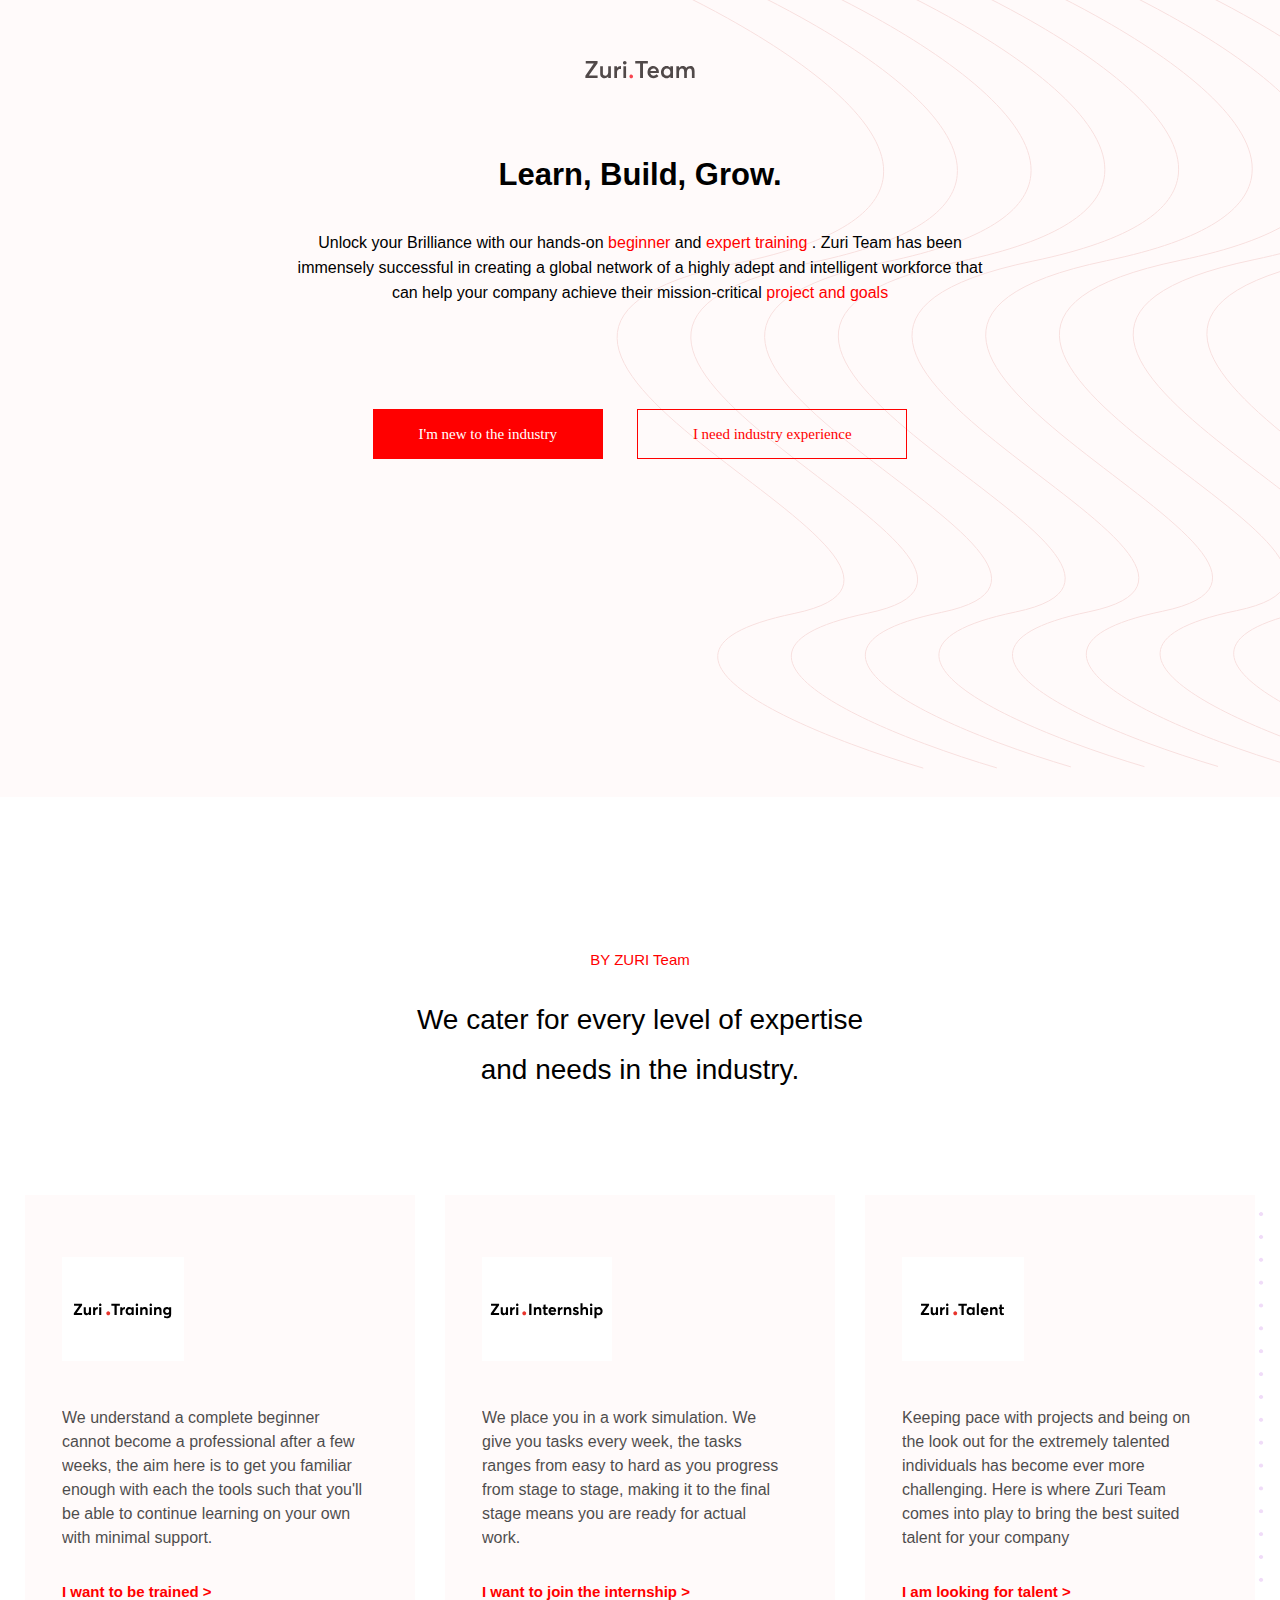
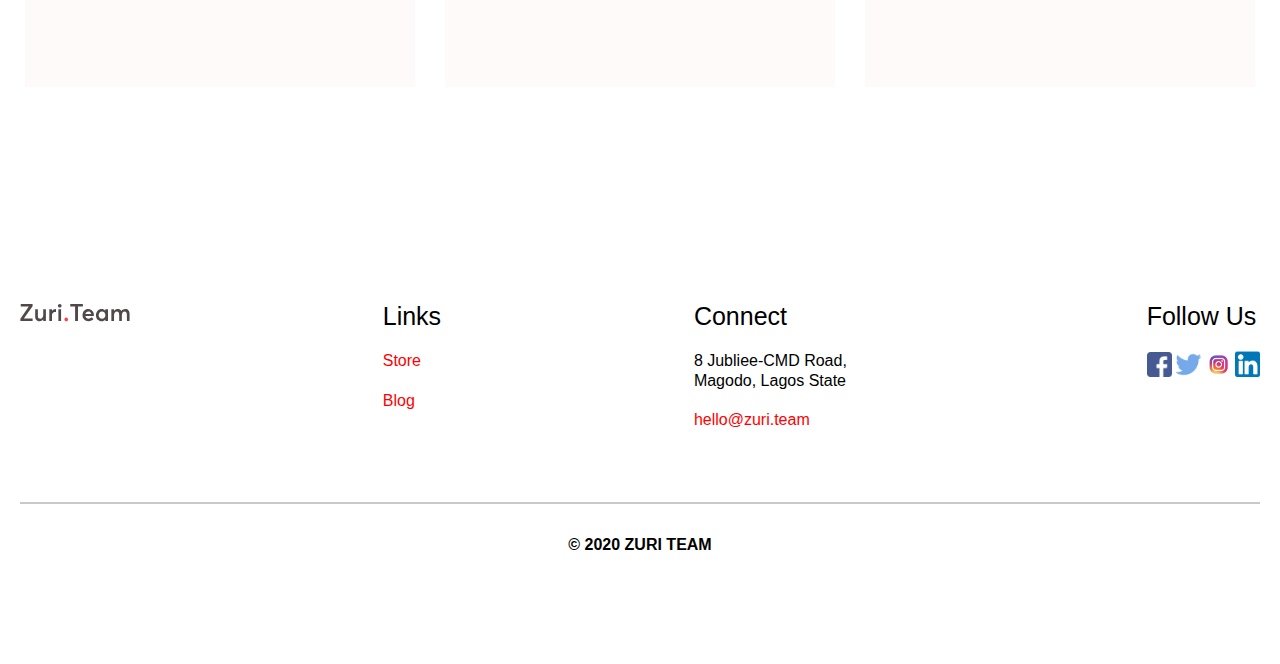
==== index.html @ abcd1168 "intial commit" ====
<!DOCTYPE html>
<html lang="en">
  <head>
    <meta charset="UTF-8" />
    <meta http-equiv="X-UA-Compatible" content="IE=edge" />
    <meta name="viewport" content="width=device-width, initial-scale=1.0" />
    <link rel="stylesheet" href="./index.css" />
    <title>Zuri Team</title>
  </head>
  <body>
    <section class="section1">
      <div class="img-wrapper">
        <img
          src="./Images/zuri-logo-full.svg"
          class="section1-image"
          alt="zuri-logo"
        />
      </div>
      <div class="section1-intro">
        <h1 class="header1">Learn, Build, Grow.</h1>
        <p class="p1">
          Unlock your Brilliance with our hands-on
          <a href="https://training.zuri.team" target="_blank">beginner</a>
          and
          <a href="https://internship.zuri.team" target="_blank">
            expert training </a
          >. Zuri Team has been immensely successful in creating a global
          network of a highly adept and intelligent workforce that can help your
          company achieve their mission-critical
          <a href="https://talent.zuri.team" target="_blank">
            project and goals
          </a>
        </p>
        <div class="section1-buttons">
          <a href="#"><button class="b1">I'm new to the industry</button></a>
          <a href="#"><button class="b2">I need industry experience</button></a>
        </div>
      </div>
    </section>
    <section class="section2">
      <div class="wrapper">
        <h2 class="header2">BY ZURI Team</h2>
        <p class="p2">
          We cater for every level of expertise and needs in the industry.
        </p>
        <div class="container">
          <div class="boxes">
            <div class="box-outer">
              <div class="box-mid">
                <img
                  src="./Images/left_bvmv7q.png"
                  class="dot1-img"
                  alt="left-img"
                />
                <div class="box-inner">
                  <img
                    src="./Images/zuri-training-img.svg"
                    alt="zuri-training"
                  />
                  <p class="p3">
                    We understand a complete beginner cannot become a
                    professional after a few weeks, the aim here is to get you
                    familiar enough with each the tools such that you'll be able
                    to continue learning on your own with minimal support.
                  </p>
                  <h3 class="header3">
                    <a href="https://training.zuri.team"
                      >I want to be trained ></a
                    >
                  </h3>
                </div>
              </div>
            </div>
            <div class="box-outer">
              <div class="box-mid">
                <div class="box-inner">
                  <img
                    src="./Images/zuri-internship-img.svg"
                    alt="zuri-internship"
                  />
                  <p class="p3">
                    We place you in a work simulation. We give you tasks every
                    week, the tasks ranges from easy to hard as you progress
                    from stage to stage, making it to the final stage means you
                    are ready for actual work.
                  </p>
                  <h3 class="header3">
                    <a href="https://internship.zuri.team"
                      >I want to join the internship ></a
                    >
                  </h3>
                </div>
              </div>
            </div>
            <div class="box-outer">
              <div class="box-mid">
                <img
                  src="./Images/right_yz6hn3.png"
                  class="dot2-img"
                  alt="left-img"
                />
                <div class="box-inner">
                  <img src="./Images/zuri-talent-img.svg" alt="zuri-talent" />
                  <p class="p3">
                    Keeping pace with projects and being on the look out for the
                    extremely talented individuals has become ever more
                    challenging. Here is where Zuri Team comes into play to
                    bring the best suited talent for your company
                  </p>
                  <h3 class="header3">
                    <a href="https://talent.zuri.team"
                      >I am looking for talent ></a
                    >
                  </h3>
                </div>
              </div>
            </div>
          </div>
        </div>
      </div>
    </section>
  </body>

  <footer class="footer">
    <div class="footer-container foot">
      <div class="footer-logo">
        <img src="./Images/zuri-logo-full.svg" alt="footer-logo">
      </div>
      <div class="links">
        <h4 class="h4">Links</h4>
        <p class="p4"><a href="https://flutterwave.com/store/zuriteam/">Store</a></p>
        <p class="p4"><a href="https://blog.zuri.team/">Blog</a></p>
      </div>
      <div class="connect">
        <h4 class="h4">Connect</h4>
        <p class="p4">8 Jubliee-CMD Road, Magodo, Lagos State</p>
        <a href="mailto:hello@zuri.team">hello@zuri.team</a>
      </div>
      <div class="socials">
        <h4 class="h4">Follow Us</h4>
        <div class="social-logo">
          <a href="https://facebook.com/thezuriteam/">
            <img src="./Images/fb.png" alt="fb-logo" />
          </a>
          <a href="https://twitter.com/thezuriteam/">
            <img src="./Images/twitter.png" alt="twitter-logo" />
          </a>
          <a href="https://instagram.com/thezuriteam/">
            <img src="./Images/IG.png" alt="insta-logo" />
          </a>
          <a href="https://linked.com/thezuriteam">
            <img src="./Images/in.png" alt="linkedin-logo" />
          </a>
        </div>
      </div>
    </div>
    <div>
      <hr class="line" />
    </div>
    <div class="copyright">
      <p class="copy">&copy; 2020 ZURI TEAM</p>
    </div>
  </footer>
</html>
---- index.css ----
* {
    margin: 0;
    overflow-x: hidden;
    box-sizing: border-box;
    font-family: cursive, sans-serif;
}

body {
    margin: 0 auto;
    width: 100%;
    height: 100%;
    text-align: left;
}

a {
    text-decoration: none;
    color: red;
    background-color: transparent;
}

section {
    display: block;
}

.section1 {
    background-image: url(./Images/hero-bg.svg);
    background-size: cover;
    background-repeat: no-repeat;
    background-position: center center;
    height: 800px;
    overflow: hidden;
}

.img-wrapper {
    margin: auto;
    display: flex;
    padding-top: 60px;
    margin-bottom: 5%;
}

.img-wrapper img {
    margin: auto;
}

.section1-intro {
    padding: 12px;
    max-width: 720px;
    margin: 0 auto;
    text-align: center;
}

.header1 {
    font-size: 31px;
    font-weight: 600;
    line-height: 40px;
    margin-bottom: 35px;
    text-align: center;
    overflow: hidden;
}

.p1 {
    margin-bottom: 15%;
    line-height: 25px;
}

button {
    background-color: transparent;
    border: 1px solid red;
    height: 50px;
    font-family: cursive;
    font-size: 15px;
    font-weight: 400;
    cursor: pointer;
}

.b1 {
    width: 230px;
    margin-right: 30px;
    background-color: red;
    color: #fff;
}

@media screen and (max-width: 991px) {
    .b1 {
        margin: 0 auto;
        margin-bottom: 15px;
    }
}

.b1:hover {
    background-color: transparent;
    color: red;
}

.b2 {
    width: 270px;
    color: red;
}

.b2:hover {
    background-color: red;
    color: #fff;
}

.section2 {
    background-color: #fff;
    overflow: hidden;
}

div {
    display: block;
}

.wrapper {
    margin: 0 auto;
    max-width: 1440px;
    width: 100%;
    padding-top: 0;
    text-align: center;
    padding-right: 15px;
    padding-left: 15px;
}

.header2 {
    margin-top: 12%;
    color: red;
    font-size: 15px;
    font-weight: 500;
    line-height: 20px;
}

.p2 {
    max-width: 480px;
    margin: 0 auto;
    margin-top: 2%;
    margin-bottom: 8%;
    font-size: 28px;
    font-weight: 400;
    line-height: 50px;
}

.container {
    margin: 0 auto;
    text-align: center;
    max-width: 1280px !important;
    width: 100%;
    padding-right: 15px;
    padding-left: 15px;
}

.boxes {
    display: flex;
    flex-wrap: wrap;
    margin-right: -20px;
    margin-left: -20px;
}

@media screen and (max-width: 991px) {
    .boxes {
        flex-direction: column;
    }
}

@media screen and (max-width: 991px) {
    .boxes > .box-outer {
        margin-top: 50px;
    }
}

.box-outer {
    max-width: 33.333%;
    width: 100%;
    position: relative;
    text-align: center;
    padding-right: 15px;
    padding-left: 15px;
    background-color: #fff;
    z-index: 1;
}

@media screen and (max-width: 991px) {
    .box-outer {
        overflow: hidden;
        max-width: 40rem;
    }
}

.box-mid {
    border: 1px solid #fffafa;
    background-color: #fffafa;
}

.box-mid img {
    margin-bottom: 45px;
}

img {
    vertical-align: middle;
    border-style: none;
}

.dot1-img {
    width: 100%;
    position: absolute;
    top: -75px;
    left: -120px;
    z-index: -1;
}

.box-inner {
    width: 100%;
    padding-top: 61px;
    padding-right: 47px;
    padding-left: 36px;
    padding-bottom: 82px;
    text-align: left;
    font-size: 15px;
    font-weight: 500;
    line-height: 24px;
}

.dot2-img {
    width: 90%;
    position: absolute;
    top: -75px;
    right: -120px;
    z-index: -1;
}

.p3 {
    margin-bottom: 10%;
    font-size: 16px;
    opacity: 0.7;
}

.header3 {
    font-size: 15px;
}

footer {
    display: block;
}

.footer {
    margin-top: 215px;
    max-width: 1240px !important;
    margin-right: auto;
    margin-left: auto;
}

.footer-container {
    display: flex;
    justify-content: space-between;
    flex-wrap: wrap;
    margin-bottom: 55px;
}

@media screen and (max-width: 991px) {
    .footer-container {
        text-align: center;
        flex-direction: column;
    }
}

.h4 {
    margin-bottom: 20px;
    font-size: 25px;
    font-weight: 500;
}

@media screen and (max-width: 991px) {
    .h4 {
        margin-top: 20px;
    }
}

.p4 {
    margin: 0 auto;
    margin-bottom: 20px;
    max-width: 200px;
    line-height: 20px;
    overflow: hidden;
}

.social-logo img {
    width: 25px;
}

.footer hr {
    opacity: 0.3;
    border: 0.8px solid #514949;;
}

.line {
    margin-top: 1rem;
    margin-bottom: 2rem;
}

.copyright {
    text-align: center;
    margin-bottom: 110px;
    font-weight: 600;
}
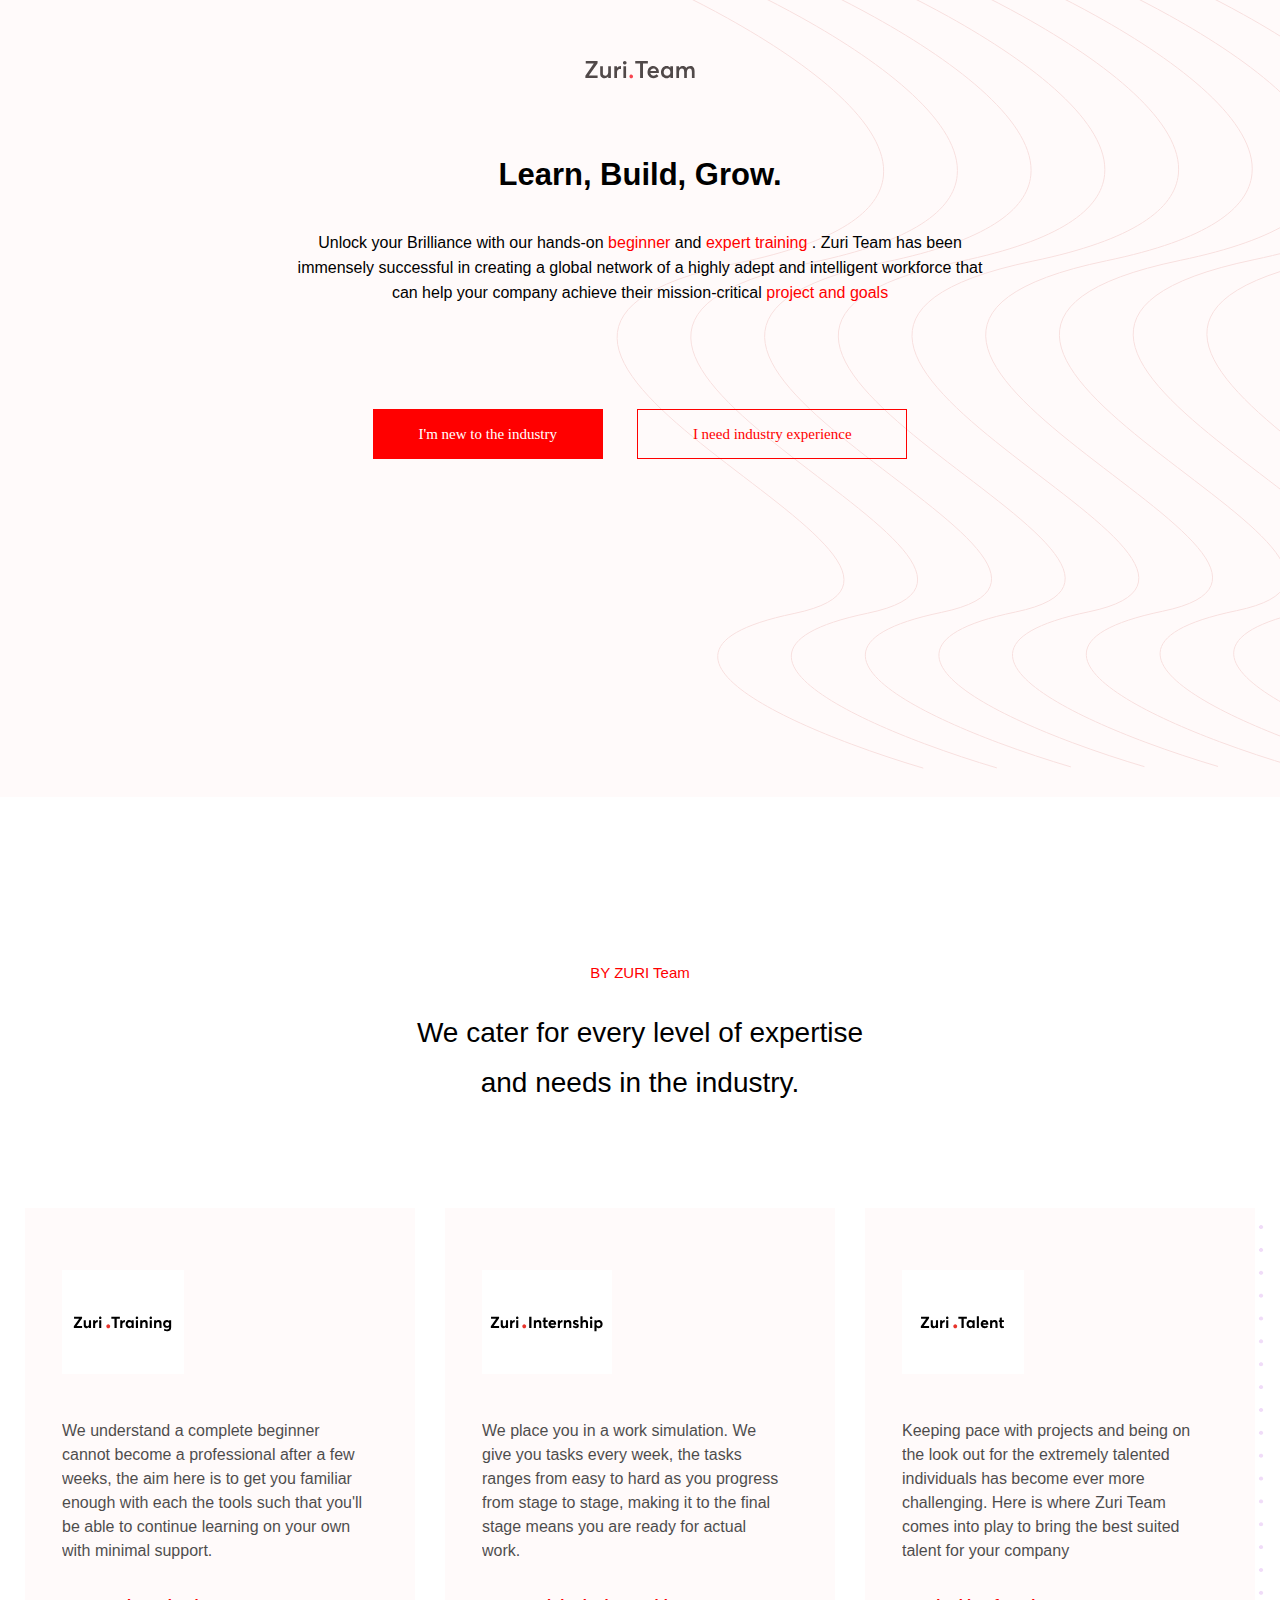
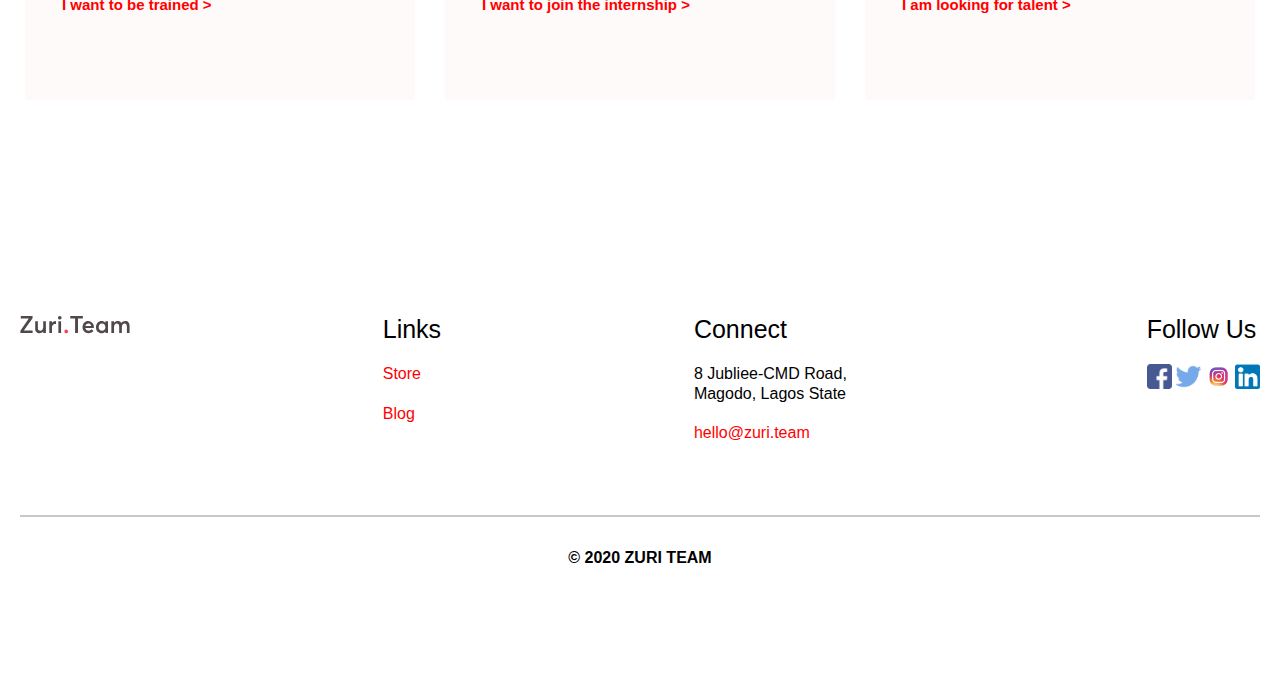
==== commit 219d1f3a: "second commit" ====
--- a/index.html
+++ b/index.html
@@ -32,8 +32,8 @@
           </a>
         </p>
         <div class="section1-buttons">
-          <a href="#"><button class="b1">I'm new to the industry</button></a>
-          <a href="#"><button class="b2">I need industry experience</button></a>
+          <a href="./New To Industry/training.html" target="_blank"><button class="b1">I'm new to the industry</button></a>
+          <a href="./Industry Experience/tal.html" target="_blank"><button class="b2">I need industry experience</button></a>
         </div>
       </div>
     </section>
--- a/index.css
+++ b/index.css
@@ -122,7 +122,7 @@
 }
 
 .header2 {
-    margin-top: 12%;
+    margin-top: 13%;
     color: red;
     font-size: 15px;
     font-weight: 500;
@@ -180,6 +180,7 @@
 
 @media screen and (max-width: 991px) {
     .box-outer {
+        margin: 0 auto;
         overflow: hidden;
         max-width: 40rem;
     }
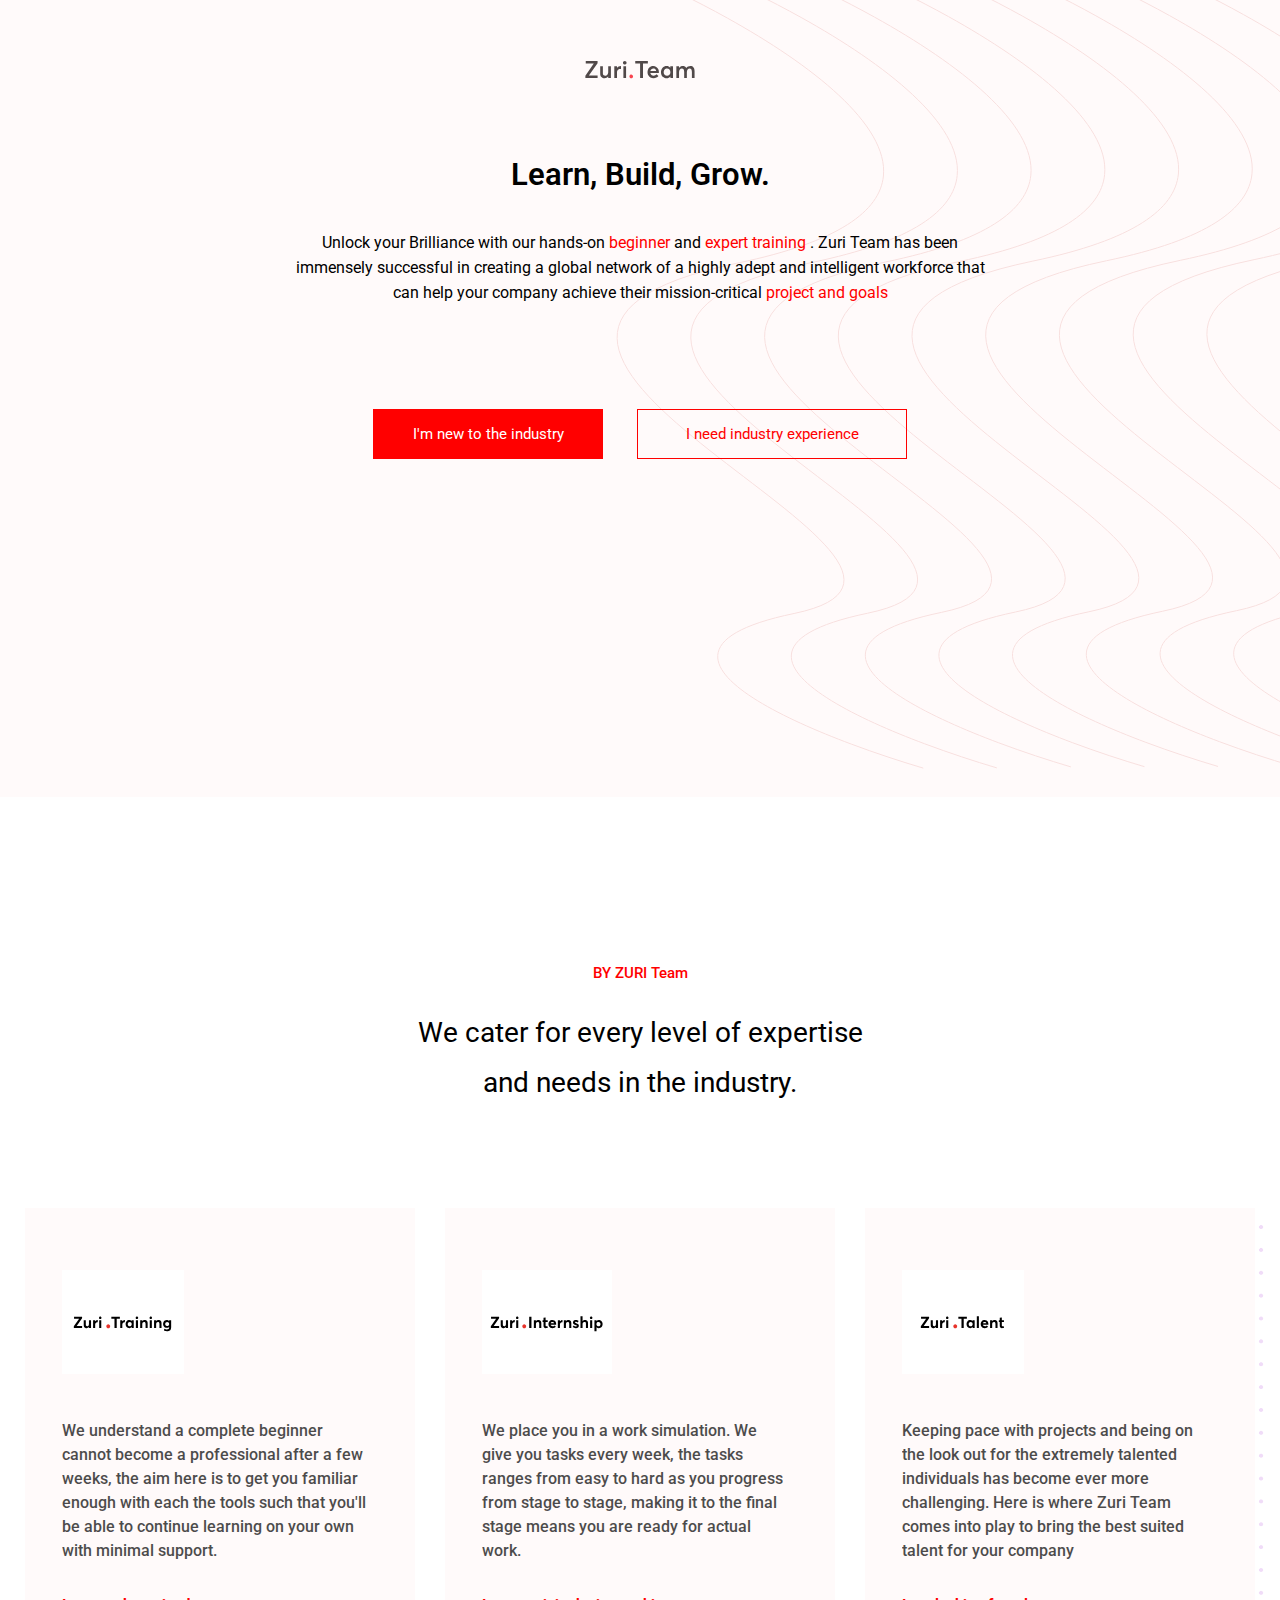
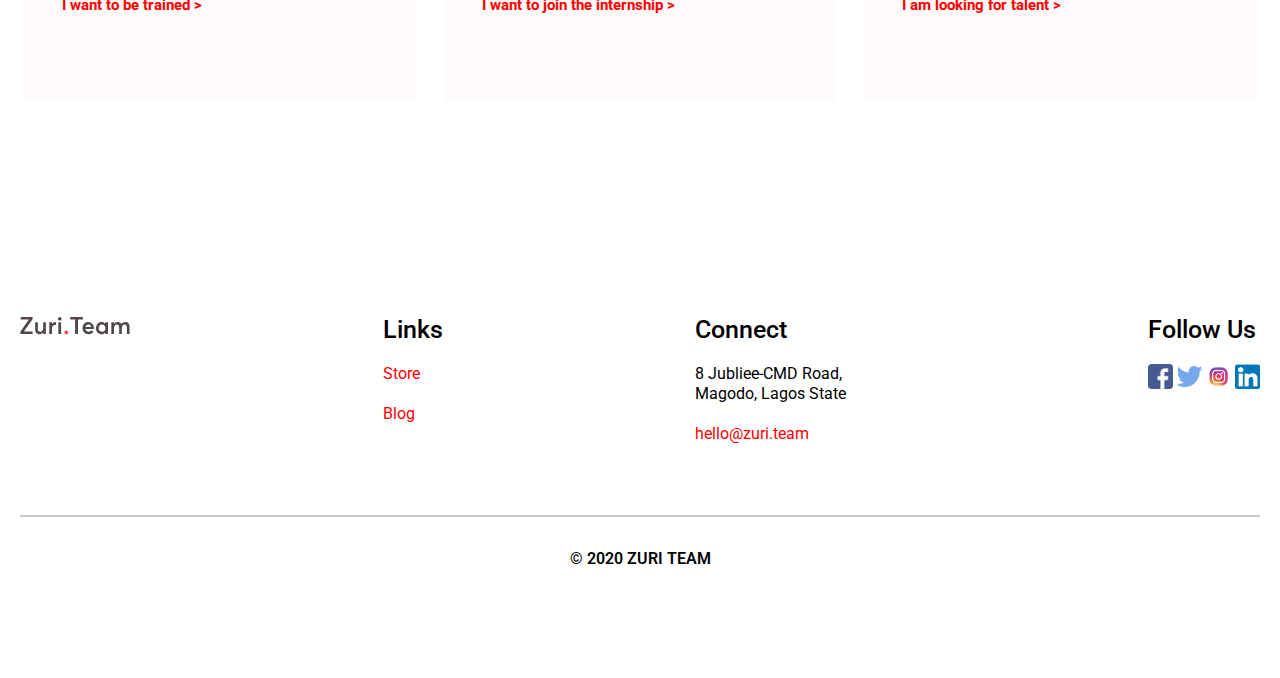
==== commit 8b7c4820: "first commit" ====
--- a/index.html
+++ b/index.html
@@ -5,6 +5,9 @@
     <meta http-equiv="X-UA-Compatible" content="IE=edge" />
     <meta name="viewport" content="width=device-width, initial-scale=1.0" />
     <link rel="stylesheet" href="./index.css" />
+    <link rel="preconnect" href="https://fonts.googleapis.com">
+    <link rel="preconnect" href="https://fonts.gstatic.com" crossorigin>
+    <link href="https://fonts.googleapis.com/css2?family=Roboto&display=swap" rel="stylesheet">
     <title>Zuri Team</title>
   </head>
   <body>
--- a/index.css
+++ b/index.css
@@ -2,7 +2,7 @@
     margin: 0;
     overflow-x: hidden;
     box-sizing: border-box;
-    font-family: cursive, sans-serif;
+    font-family: 'Roboto', sans-serif;
 }
 
 body {
@@ -67,7 +67,6 @@
     background-color: transparent;
     border: 1px solid red;
     height: 50px;
-    font-family: cursive;
     font-size: 15px;
     font-weight: 400;
     cursor: pointer;
@@ -293,6 +292,7 @@
 }
 
 .line {
+    margin: auto;
     margin-top: 1rem;
     margin-bottom: 2rem;
 }
